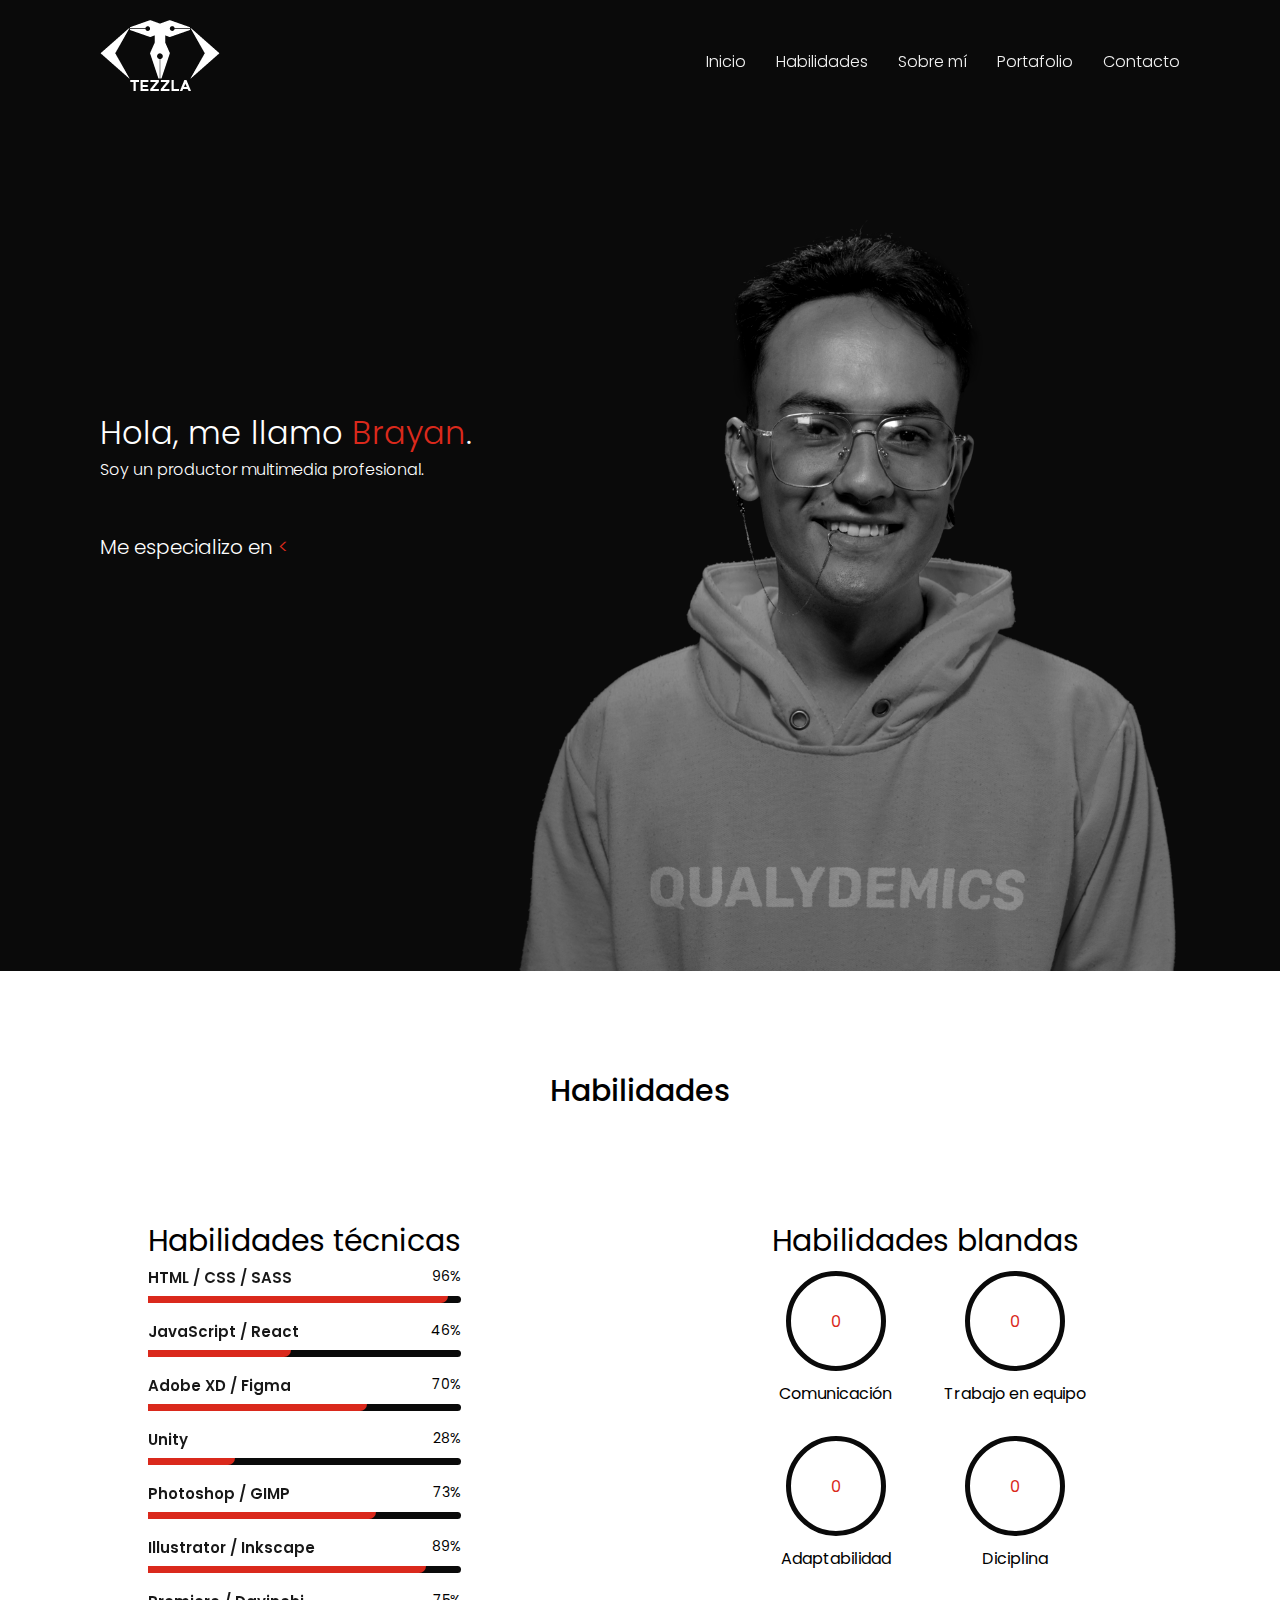
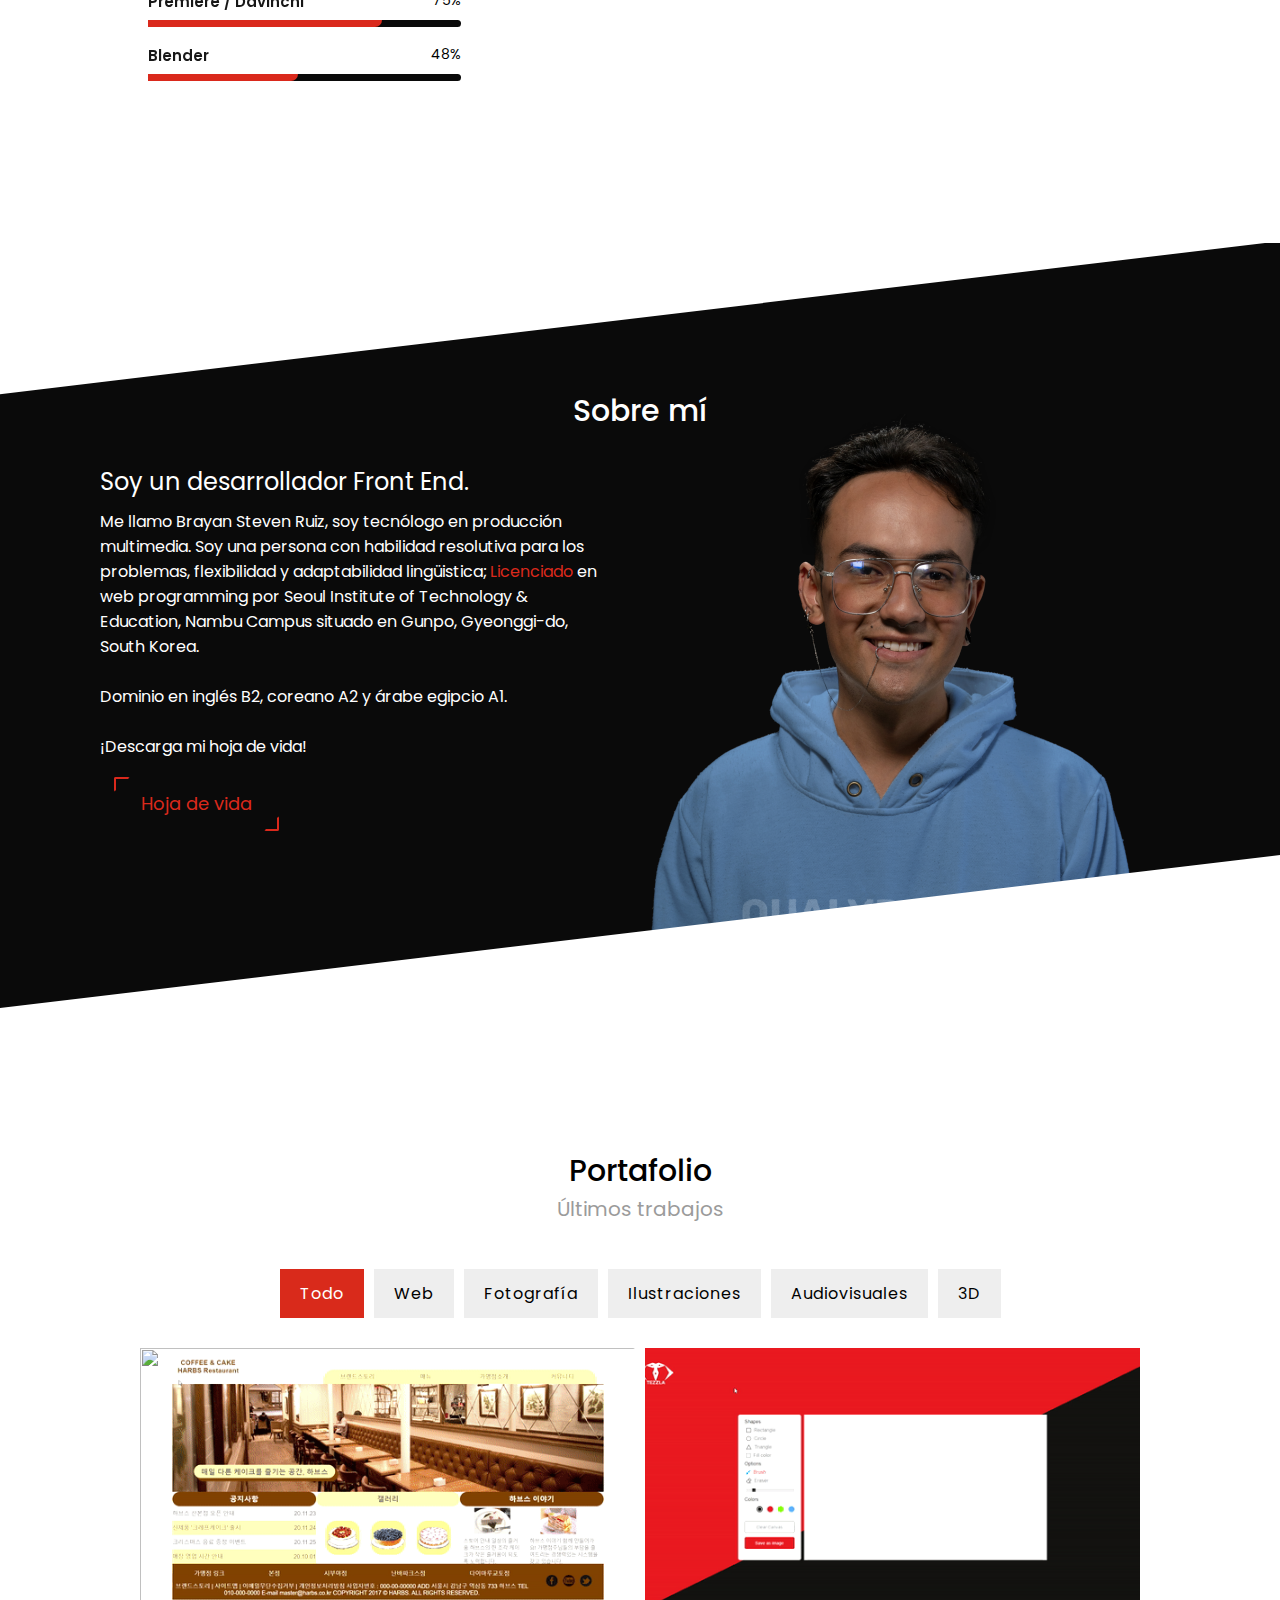
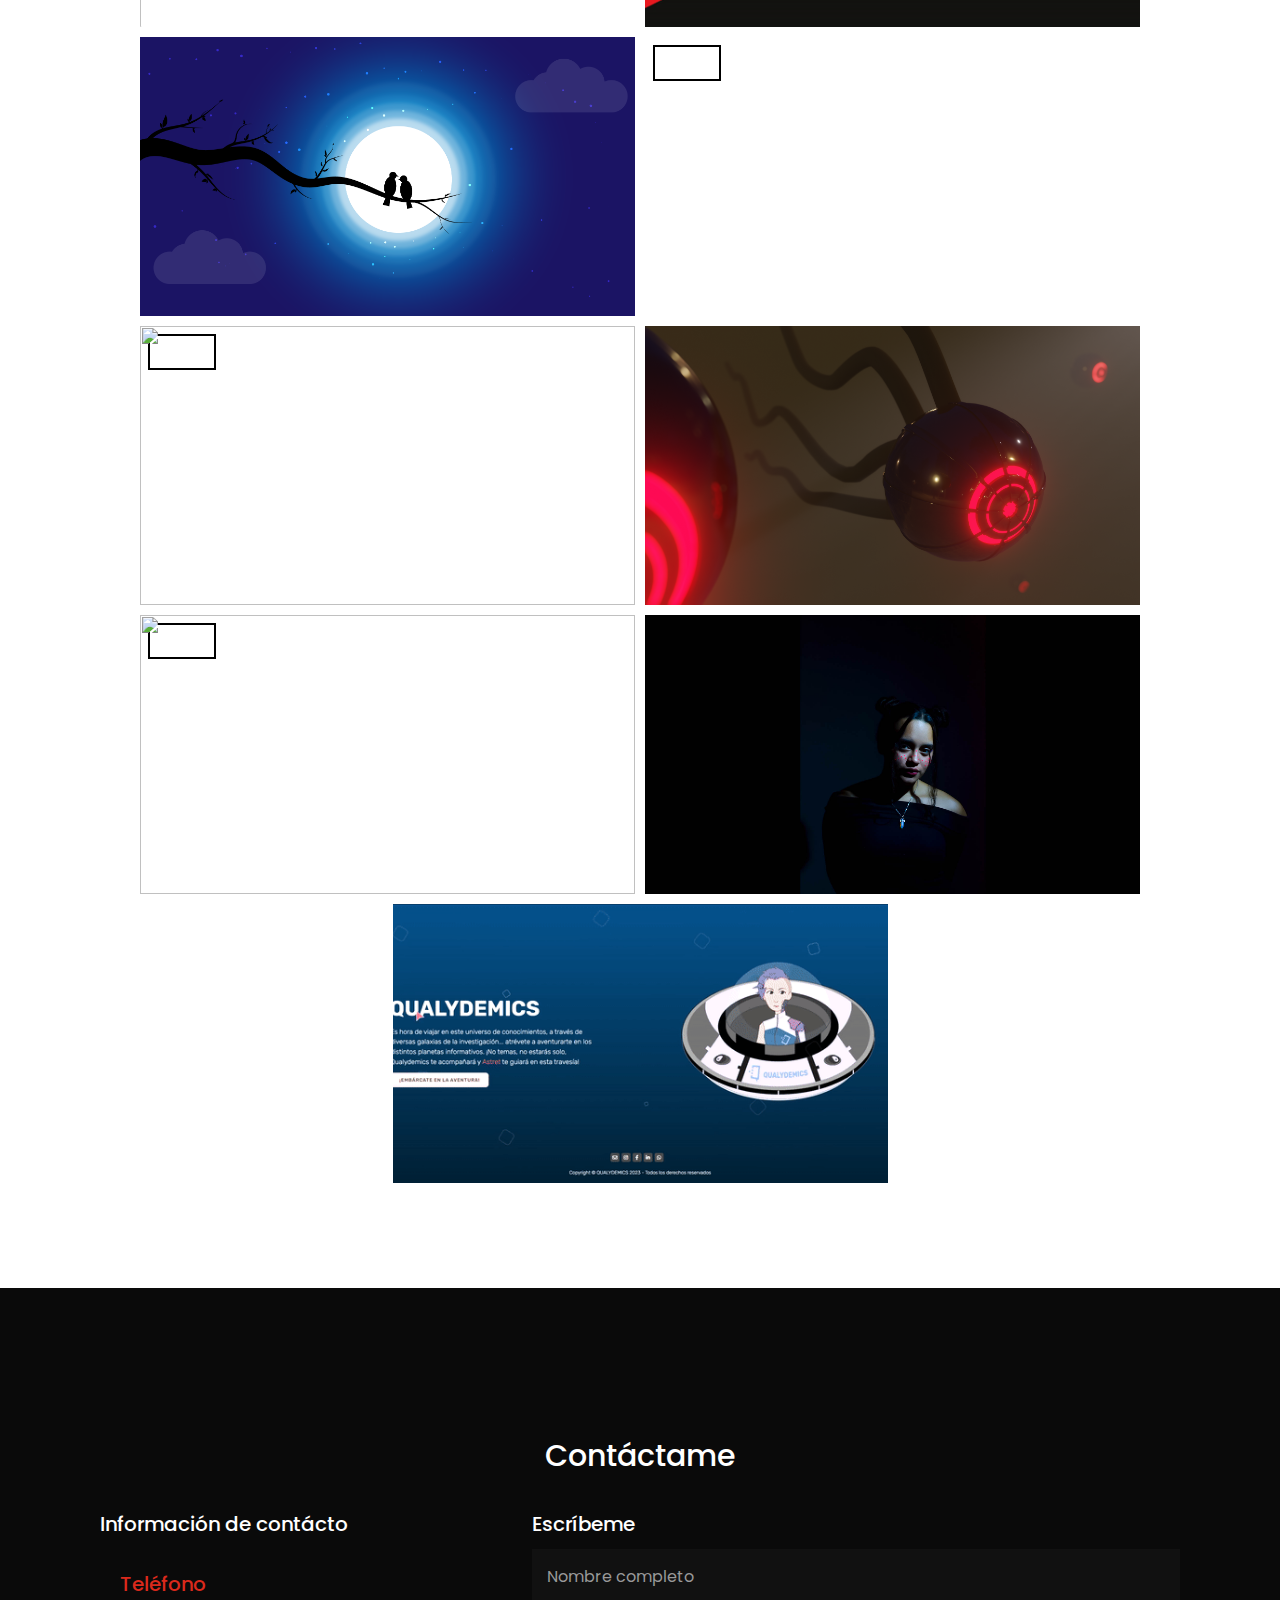
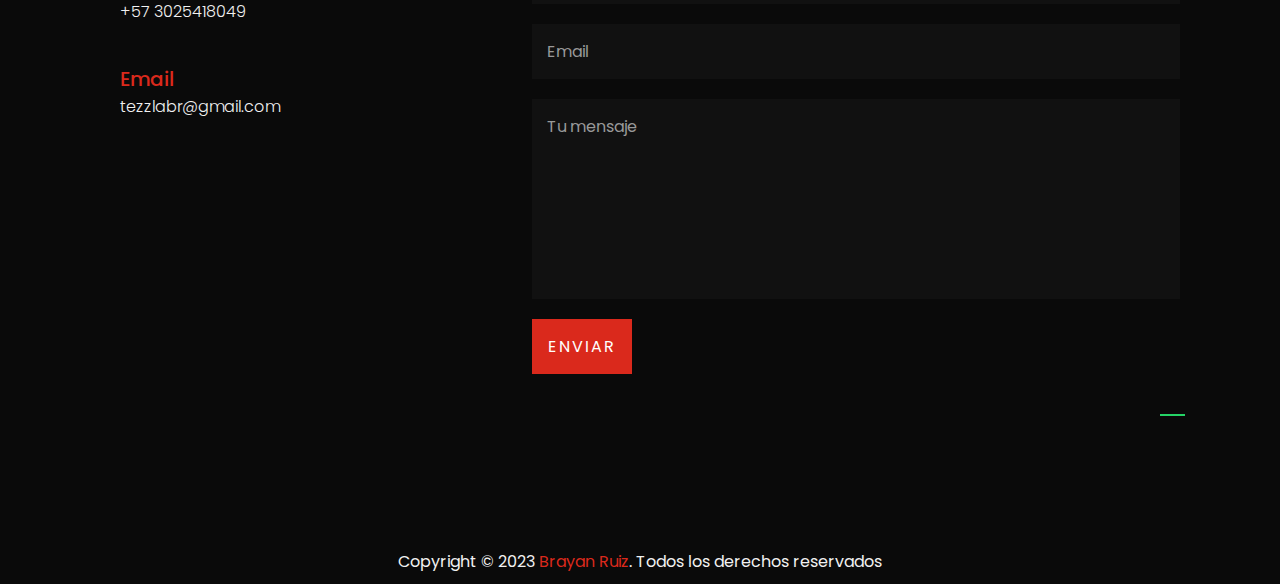
==== Tezzla/index.html @ 4cbf3f25 "Proyecto Reemplazo" ====
<!DOCTYPE html>
<html lang="es">

<head>
	<meta name="viewport" content="width=device-width,initial-scale=1,user-scalable=no,minium-scale=0,maxium-scale=1">
	<meta name="keywords" content="Ruiz, Brayan, portafolio, pagina, web, TEZZLA" />
	<meta name="description" content="Portafolio Brayan Ruiz" />
	<meta name="author" content="Brayan Steven Ruiz Salazar" />
	<meta name="copyright" content="Brayan Steven Ruiz Salazar" />
	<link rel="icon" type="image/x-icon" href="img/Favicon.svg">
	<meta charset="utf-8">
	<title>TEZZLA | productor multimedia</title>
	<link rel="stylesheet" type="text/css" href="css/cabecera.css">
</head>

<body>

	<!-- Cabecera -->

	<header class="cabecera">
		<a href="#" class="logo"><img src="img/logo-positivo3.png" class="logo-positivo"></a>
		<div class="menuToggle" onclick="menuToggle();"></div>

		<ul class="navigation">
			<li><a href="#banner" onclick="menuToggle();" class="rolling-text">Inicio</a></li>
			<li><a href="#mh-skills" onclick="menuToggle();" class="rolling-text">Habilidades</a></li>
			<li><a href="#about" onclick="menuToggle();" class="rolling-text">Sobre mí</a></li>
			<li><a href="#portfolio" onclick="menuToggle();" class="rolling-text">Portafolio</a></li>
			<!-- <li><a href="#proof" onclick="menuToggle(); class="rolling-text"">Prueba</a></li> -->
			<li><a href="#contact" onclick="menuToggle();" class="rolling-text">Contacto</a></li>

		</ul>
	</header>

	<!-- Principal -->


	<main>
		<section class="banner" id="banner">
			<div class="textBx">
				<h2>Hola, me llamo <span>Brayan</span>.</h2>
				<h3>Soy un productor multimedia profesional.</h3>
				<h4 class="titulo_especial">Me especializo en <span>
						<</span><span class="typed"></span></h4>
			</div>

			<div>
				<img class="brayan" src="img/FrenteB.png" width="666" height="764">
			</div>
		</section>
	</main>

	<!-- Skills -->

	<!-- Progreso circular -->

	<section class="mh-skills" id="mh-skills">
		<h2 class="titulo">Habilidades</h2>
		<div class="container">
			<div class="mh-skills-inner">
				<div class="mh-professional-skill">
					<h3>Habilidades técnicas</h3>
					<div class="each-skills">
						<div class="candidatos">
							<div class="parcial">
								<div class="info">
									<div class="name">HTML / CSS / SASS</div>
									<div class="percentage-num">96%</div>
								</div>
								<div class="progressBar">
									<div class="percentagem" style="width: 96%;"></div>
								</div>
							</div>
						</div>

						<div class="candidatos">
							<div class="parcial">
								<div class="info">
									<div class="name">JavaScript / React</div>
									<div class="percentage-num">46%</div>
								</div>
								<div class="progressBar">
									<div class="percentagem" style="width: 46%;"></div>
								</div>
							</div>
						</div>

						<div class="candidatos">
							<div class="parcial">
								<div class="info">
									<div class="name">Adobe XD / Figma</div>
									<div class="percentage-num">70%</div>
								</div>
								<div class="progressBar">
									<div class="percentagem" style="width: 70%;"></div>
								</div>
							</div>
						</div>

						<div class="candidatos">
							<div class="parcial">
								<div class="info">
									<div class="name">Unity</div>
									<div class="percentage-num">28%</div>
								</div>
								<div class="progressBar">
									<div class="percentagem" style="width: 28%;"></div>
								</div>

							</div>
						</div>

						<div class="candidatos">
							<div class="parcial">
								<div class="info">
									<div class="name">Photoshop / GIMP</div>
									<div class="percentage-num">73%</div>
								</div>
								<div class="progressBar">
									<div class="percentagem" style="width: 73%;"></div>
								</div>
							</div>
						</div>

						<div class="candidatos">
							<div class="parcial">
								<div class="info">
									<div class="name">Illustrator / Inkscape</div>
									<div class="percentage-num">89%</div>
								</div>
								<div class="progressBar">
									<div class="percentagem" style="width: 89%;"></div>
								</div>

							</div>
						</div>

						<div class="candidatos">
							<div class="parcial">
								<div class="info">
									<div class="name">Premiere / Davinchi</div>
									<div class="percentage-num">75%</div>
								</div>
								<div class="progressBar">
									<div class="percentagem" style="width: 75%;"></div>
								</div>

							</div>
						</div>

						<div class="candidatos">
							<div class="parcial">
								<div class="info">
									<div class="name">Blender</div>
									<div class="percentage-num">48%</div>
								</div>
								<div class="progressBar">
									<div class="percentagem" style="width: 48%;"></div>
								</div>

							</div>
						</div>




					</div>
				</div>
			</div>

			<!-- Progreso lineal -->

			<div class="row">
				<div class="mh-professional-skills">
					<h3>Habilidades blandas</h3>
					<ul class="mh-professional-progress">
						<li>
							<div class="mh-progress mh-progress-circle" data-progress="75"></div>
							<div class="pr-skill-name">Comunicación</div>
						</li>

						<li>
							<div class="mh-progress mh-progress-circle" data-progress="85"></div>
							<div class="pr-skill-name">Trabajo en equipo</div>
						</li>

						<li>
							<div class="mh-progress mh-progress-circle" data-progress="95"></div>
							<div class="pr-skill-name">Adaptabilidad</div>
						</li>

						<li>
							<div class="mh-progress mh-progress-circle" data-progress="90"></div>
							<div class="pr-skill-name">Diciplina</div>
						</li>


					</ul>
				</div>
			</div>

	</section>


	<!-- About -->

	<section class="about" id="about">
		<div class="heading">
			<h2 class="titulo">Sobre mí</h2>
		</div>
		<div class="content">
			<div class="contentBx">
				<h3>Soy un desarrollador Front End.</h3>
				<p>Me llamo Brayan Steven Ruiz, soy tecnólogo en producción multimedia. Soy
					una persona con habilidad resolutiva para los problemas, flexibilidad y adaptabilidad lingüistica;
					<span Target="_blank" onclick="location.href='img/certificado.jpg'">Licenciado</span> en web
					programming por Seoul
					Institute of Technology & Education, Nambu
					Campus situado en Gunpo, Gyeonggi-do, South Korea.
					<br> <br> Dominio en inglés B2, coreano A2 y árabe egipcio A1.<br><br>¡Descarga mi hoja de vida!
				</p>

				<a target="_blank" href="#"><button class="button type1" Target="_blank" onclick="location.href='img/Hoja de vida tezzla.pdf'">Hoja de
						vida</button></a>
			</div>
			<div class="w50">
				<img src="img/FrenteB.png" class="img">
				<!-- <div class="vapour">
					<span style="--i:2;"></span>
					<span style="--i:5;"></span>
					<span style="--i:7;"></span>
					<span style="--i:1;"></span>
					<span style="--i:4;"></span>
					<span style="--i:10;"></span>
					<span style="--i:9;"></span>
					<span style="--i:11;"></span>
					<span style="--i:8;"></span>
					<span style="--i:6;"></span>
				</div> -->
			</div>
		</div>
	</section>

	<!-- Portafolio -->

	<section class="portfolio" id="portfolio">
		<div class="contenedor-portafolio">
			<header class="header-portafolio">
				<div class="logo titulo">
					<h2>Portafolio</h2>
					<P>Últimos trabajos</P>
				</div>
		</div>
		</header>

		<ul>
			<li class="list active" data-filter="all">Todo</li>
			<li class="list" data-filter="web">Web</li>
			<li class="list" data-filter="fotografia">Fotografía</li>
			<li class="list" data-filter="ilustracion">Ilustraciones</li>
			<li class="list" data-filter="audiovisuales">Audiovisuales</li>
			<li class="list" data-filter="3d">3D</li>
		</ul>

		<div class="trabajos">
			<div class="itemBox" data-item="web"><button onclick="description_1()"><img
						src="img/korean_web-page-1-0.gif"><img src="img/korean_web-page-2-0.gif" alt=""></button></div>
			<div class="itemBox" data-item="web"><button onclick="description_2()"><img
						src="img/Drawing-app.gif"></button>
			</div>
			<div class="itemBox" data-item="ilustracion"><button onclick="description_3()"><img
						src="img/Night.png"></button></div>
			<div class="itemBox" data-item="audiovisuales"><button onclick="description_4()"><iframe class="iframe" width="495" height="279" src="https://www.youtube.com/embed/hGTExaRInUQ" title="YouTube video player" frameborder="0" allow="accelerometer; autoplay; clipboard-write; encrypted-media; gyroscope; picture-in-picture; web-share" allowfullscreen></iframe></button></div>
			<div class="itemBox" data-item="web"><button onclick="description_5()"><img
						src="img/Scrolling-web-page.gif"></button></div>
			<div class="itemBox" data-item="3d"><button onclick="description_6()"><img
						src="img/Ojo_de_Cthulhu_Mecánico.png"></button></div>
			<div class="itemBox" data-item="web"><button onclick="description_7()"><img
						src="img/Egipt_web-page.gif"></button></div>
			<div class="itemBox" data-item="fotografia"><button onclick="description_8()"><img
						src="img/fotografía-revelada.jpg"></button></div>
			<div class="itemBox" data-item="web"><button onclick="description_9()"><img src="img/qualydemics-site.gif"></button>
			</div>
		</div>

		<div class="popup__img">
			<span>&times;</span>
			<div class="back-black"></div>
			<img src="img/alert_1.jpg" alt="">
			<div class="description_1">Página realizada empleando estándares coreanos.</div>
			<div class="description_2">Aplicación de dibujo hecha con JavaScript vanilla.</div>
			<div class="description_3">Ilustración hecha a base de vectores.</div>
			<div class="description_4">Teaser promocional para el proyecto Qualydemics.</div>
			<div class="description_5">Animaciones con JavaScript vanilla.</div>
			<div class="description_6">Elaboración de escena 3D en Blender.</div>
			<div class="description_7">Página web sobre Egipto.</div>
			<div class="description_8">Composición fotográfica y revelado.</div>
			<div class="description_9">Sitio web creado para el proyecto qualydemics.</div>
		</div>

	</section>
	<!-- Contacto -->

	<section class="contacto" id="contact">
		<div class="heading white">
			<h2 class="titulo">Contáctame</h2>
			<p></p>
		</div>
		<div class="content">
			<div class="contactoInfo">
				<h3>Información de contácto</h3>
				<div class="contactoInfoBx">
					<!-- <div class="box">
						<div class="icon"><i class="fas fa-map-marker-alt"></i></div>
						<div class="text">
							<h3>Dirección</h3>
							<p>Calle 138 # 113-24,<br>Suba, Villamaría,<br>111141</p>
						</div>
					</div> -->
					<div class="box">
						<div class="icon"><i class="fas fa-phone-alt"></i></div>
						<div class="text">
							<h3>Teléfono</h3>
							<p>+57 3025418049</p>
						</div>
					</div>
					<div class="box">
						<div class="icon"><i class="far fa-envelope"></i></div>
						<div class="text">
							<h3>Email</h3>
							<p>tezzlabr@gmail.com</p>
						</div>
					</div>
				</div>
			</div>
			<div class="formBx">
				<form action="enviar.php" method="post">
					<h3>Escríbeme</h3>
					<input type="text" name="nombre" placeholder="Nombre completo" required>
					<input type="email" name="email" placeholder="Email" required>
					<textarea name="mensaje" placeholder="Tu mensaje" required></textarea>
					<input type="submit" value="Enviar">
				</form>
			</div>
		</div>

		<!-- Redes -->

		<div class="redes">
			<ul>
				<!-- <li><a href="https://twitter.com/elonmusk/with_replies?lang=es"><i class="fab fa-twitter"></i></a></li> -->

				<li><a href="https://api.whatsapp.com/send?phone=573025418049&text=%C2%A1Hola!%20me%20gustar%C3%ADa%20contratar%20tus%20servicios."><i
							class="fab fa-whatsapp" target="_blank"></i></a></li>

				<!-- <li><a href="https://www.youtube.com/watch?v=Phk0gNdWU_0&ab_channel=Emikukis" target="_blank"><i
							class="fab fa-youtube"></i></a></li> -->
			</ul>
		</div>

	</section>






	<!-- Footer -->

	<div class="copyright">
		<p>Copyright © 2023 <span>Brayan Ruiz</span>. Todos los derechos reservados</p>
	</div>

	<!-- Scripts -->


	<script src="https://cdn.jsdelivr.net/npm/typed.js@2.0.11"></script> <!-- Jquery máquina de escribir -->
	<script type="text/javascript" src="js/jquery-3.5.1.min.js"></script> <!-- Jquery principal -->
	<script type="text/javascript" src="js/circle-progress.js"></script> <!-- Jquery circulo de progreso -->
	<script type="text/javascript" src="js/jquery.tiltedpage-scroll.min.js"></script>
	<script src="https://kit.fontawesome.com/bcf9ffe08a.js" crossorigin="anonymous"></script>
	<script src="https://cdn.jsdelivr.net/npm/web-animations-js@2.3.2/web-animations.min.js"></script>
	<!-- Animacion JS -->
	<script src="https://cdn.jsdelivr.net/npm/muuri@0.9.3/dist/muuri.min.js"></script> <!-- Portafolio -->
	<script type="text/javascript" src="js/main.js"></script>

	<script src="https://unpkg.com/scrollreveal"></script>

	<script>
		window.sr = ScrollReveal();
		// sr.reveal('.logo img', {
		// 	duration: 1000,
		// 	origin: 'top',
		// 	distance: '100px'

		// });

		// sr.reveal('.navigation', {
		// 	duration: 1000,
		// 	origin: 'right',
		// 	distance: '100px',
		// 	delay: 1000

		// });

		sr.reveal('.brayan', {
			duration: 1000,
			origin: 'bottom',
			distance: '100px'

			});

		sr.reveal('.textBx', {
			duration: 1000,
			origin: 'left',
			distance: '300px',
			rotate: { x: 0, y: 0, z: 0 },
			opacity: 0,
			scale: 0.1,
			easing: 'cubic-bezier(0.6, 0.2, 0.1, 1)',
			mobile: true,
			useDelay: 'onload',
			delay: 1000
		});

		sr.reveal('.titulo', {
			duration: 1000,
			origin: 'top',
			distance: '300px',

		});

		sr.reveal('.mh-professional-skill', {
			duration: 1000,
			origin: 'left',
			distance: '100px',
			delay: 1000
		});

		sr.reveal('.mh-professional-skills', {
			duration: 1000,
			origin: 'right',
			distance: '100px'
		});

		sr.reveal('.about .w50', {
			duration: 1000,
			origin: 'right',
			distance: '100px',
			delay: 1000
		});

		sr.reveal('.barraDeBusqueda', {
			duration: 1000,
			origin: 'bottom',
			distance: '100px'
		});

		sr.reveal('.contentBx', {
			duration: 1000,
			origin: 'left',
			distance: '100px',
			delay: 1000
		});

		sr.reveal('.grid', {
			duration: 1000,
			origin: 'bottom',
			distance: '800px',
			opacity: 0,
			delay: 1000
		});

		sr.reveal('.gallery-container', {
			duration: 1000,
			origin: 'bottom',
			distance: '100px',
			delay: 1000
		});

		sr.reveal('.contactoInfo', {
			duration: 1000,
			origin: 'left',
			distance: '100px',
			delay: 1000
		});

		sr.reveal('.formBx', {
			duration: 1000,
			origin: 'right',
			distance: '100px',
			delay: 1000
		});

		sr.reveal('.redes', {
			duration: 1000,
			origin: 'bottom',
			distance: '100px',
			delay: 1000
		});

		sr.reveal('.copyright p', {
			duration: 1000,
			origin: 'top',
			distance: '100px',
			delay: 2000
		});

	</script>

</body>

</html>
---- Tezzla/css/cabecera.css ----
@import url('https://fonts.googleapis.com/css2?family=Poppins:wght@100;200;300;400;500;600;700;800;900&display=swap');
@import url(principal.css);
@import url(skills.css);
@import url(about.css);
@import url(portfolio.css);

/*@import url(proof.css);*/
@import url(contacto.css);
@import url(agradecimiento.css);
@import url(redes.css);
@import url(footer.css);


:root {
	--color-principal: #DA291C;
	--color-secundario: ;
	--color-claro: #f1f1f1;
	--color-oscuro: #0a0a0a;
}

* {
	margin: 0;
	padding: 0;
	box-sizing: border-box;
	font-family: 'Poppins', sans-serif;
	scroll-behavior: smooth;
}

*::selection{
	color: #fff;
	background: var(--color-principal);
}

::-webkit-scrollbar {
	width: 7px;
}

::-webkit-scrollbar-track {
	background: #f1f1f1;
}

::-webkit-scrollbar-thumb {
	background: var(--color-principal);
}

::-webkit-scrollbar-thumb:hover {
	background: rgba(255, 17, 0, 0.918);
}

section {
	padding: 100px;
	overflow: hidden;
}

button {
	background: 0 0;
	border: 2px solid;
	font: inherit;
	line-height: 1;
	margin: .5em;
	padding: 1em 2em;
	transition: .25s;
}

button:focus,
button:hover {
	border-color: var(--color-principal);
	color: #fff
}

/*Cabecera*/

.cabecera {
	position: fixed;
	top: 0;
	left: 0;
	width: 100%;
	padding: 20px 100px;
	display: flex;
	justify-content: space-between;
	align-items: center;
	transition: 0.5s;
	z-index: 10000;
}

.cabecera.sticky {
	background: var(--color-claro);
	padding: 10px 100px 0 100px;
	box-shadow: 0 5px 20px rgba(0, 0, 0, 0.05);
}

.cabecera .logo {
	transition: .2s;
}

.cabecera .logo:hover {
	opacity: .7;
}

.cabecera.sticky img {
	filter: invert(1);
}

.cabecera .navigation {
	position: relative;
	display: flex;
}

.cabecera .navigation li {
	list-style: none;
	margin-left: 30px;
}

.cabecera .navigation li a {
	color: var(--color-claro);
	text-decoration: none;
	font-weight: 300;
}

.cabecera.sticky .navigation li a {
	color: var(--color-oscuro);
}



/* Buttons animation */

.rolling-text {
	overflow: hidden;
	color: #fff;
	text-decoration: none;
	display: inline-block;
	line-height: 30px;
	height: 20px;
}

.rolling-text:hover .letter,
.rolling-text.play .letter {
	transform: translateY(-100%);
}

.rolling-text .block:last-child {
	color: #D9281B;
}

.rolling-text .letter {
	display: inline-block;
	transition: transform 0.6s cubic-bezier(0.76, 0, 0.24, 1);
}

.letter:nth-child(1) {
	transition-delay: 0s;
}

.letter:nth-child(2) {
	transition-delay: 0.015s;
}

.letter:nth-child(3) {
	transition-delay: 0.03s;
}

.letter:nth-child(4) {
	transition-delay: 0.045s;
}

.letter:nth-child(5) {
	transition-delay: 0.06s;
}

.letter:nth-child(6) {
	transition-delay: 0.075s;
}

.letter:nth-child(7) {
	transition-delay: 0.09s;
}

.letter:nth-child(8) {
	transition-delay: 0.105s;
}

.letter:nth-child(9) {
	transition-delay: 0.12s;
}

.letter:nth-child(10) {
	transition-delay: 0.135s;
}

.letter:nth-child(11) {
	transition-delay: 0.15s;
}


/*Responsive*/

@media (max-width: 991px) {

	section {
		padding: 100px 50px;
	}

	.cabecera,
	.cabecera.sticky {
		padding: 10px 20px;
	}

	.cabecera .navigation.active {
		width: 100%;
		height: calc(100% - 68px);
		position: fixed;
		top: 95px;
		left: 0;
		display: flex;
		justify-content: center;
		align-items: center;
		flex-direction: column;
		background: #fff;
	}

	.cabecera .navigation.active li {
		list-style: none;
		margin-left: 0;
	}

	.cabecera .navigation.active li a {
		color: #111;
		font-size: 1.6em;
	}

	.rolling-text {
		line-height: 50px;
		height: 50px;
	}

	.cabecera .navigation {
		display: none;
	}

	.menuToggle {
		position: relative;
		width: 40px;
		height: 40px;
		background: url(../img/menu.png);
		background-size: 30px;
		background-repeat: no-repeat;
		background-position: center;
		cursor: pointer;
	}

	.menuToggle.active {
		background: url(../img/close.png);
		background-size: 25px;
		background-repeat: no-repeat;
		background-position: center;
	}

	.cabecera.sticky .menuToggle {
		filter: invert(1);
	}

	.cabecera {
		padding: 20px;
	}
}
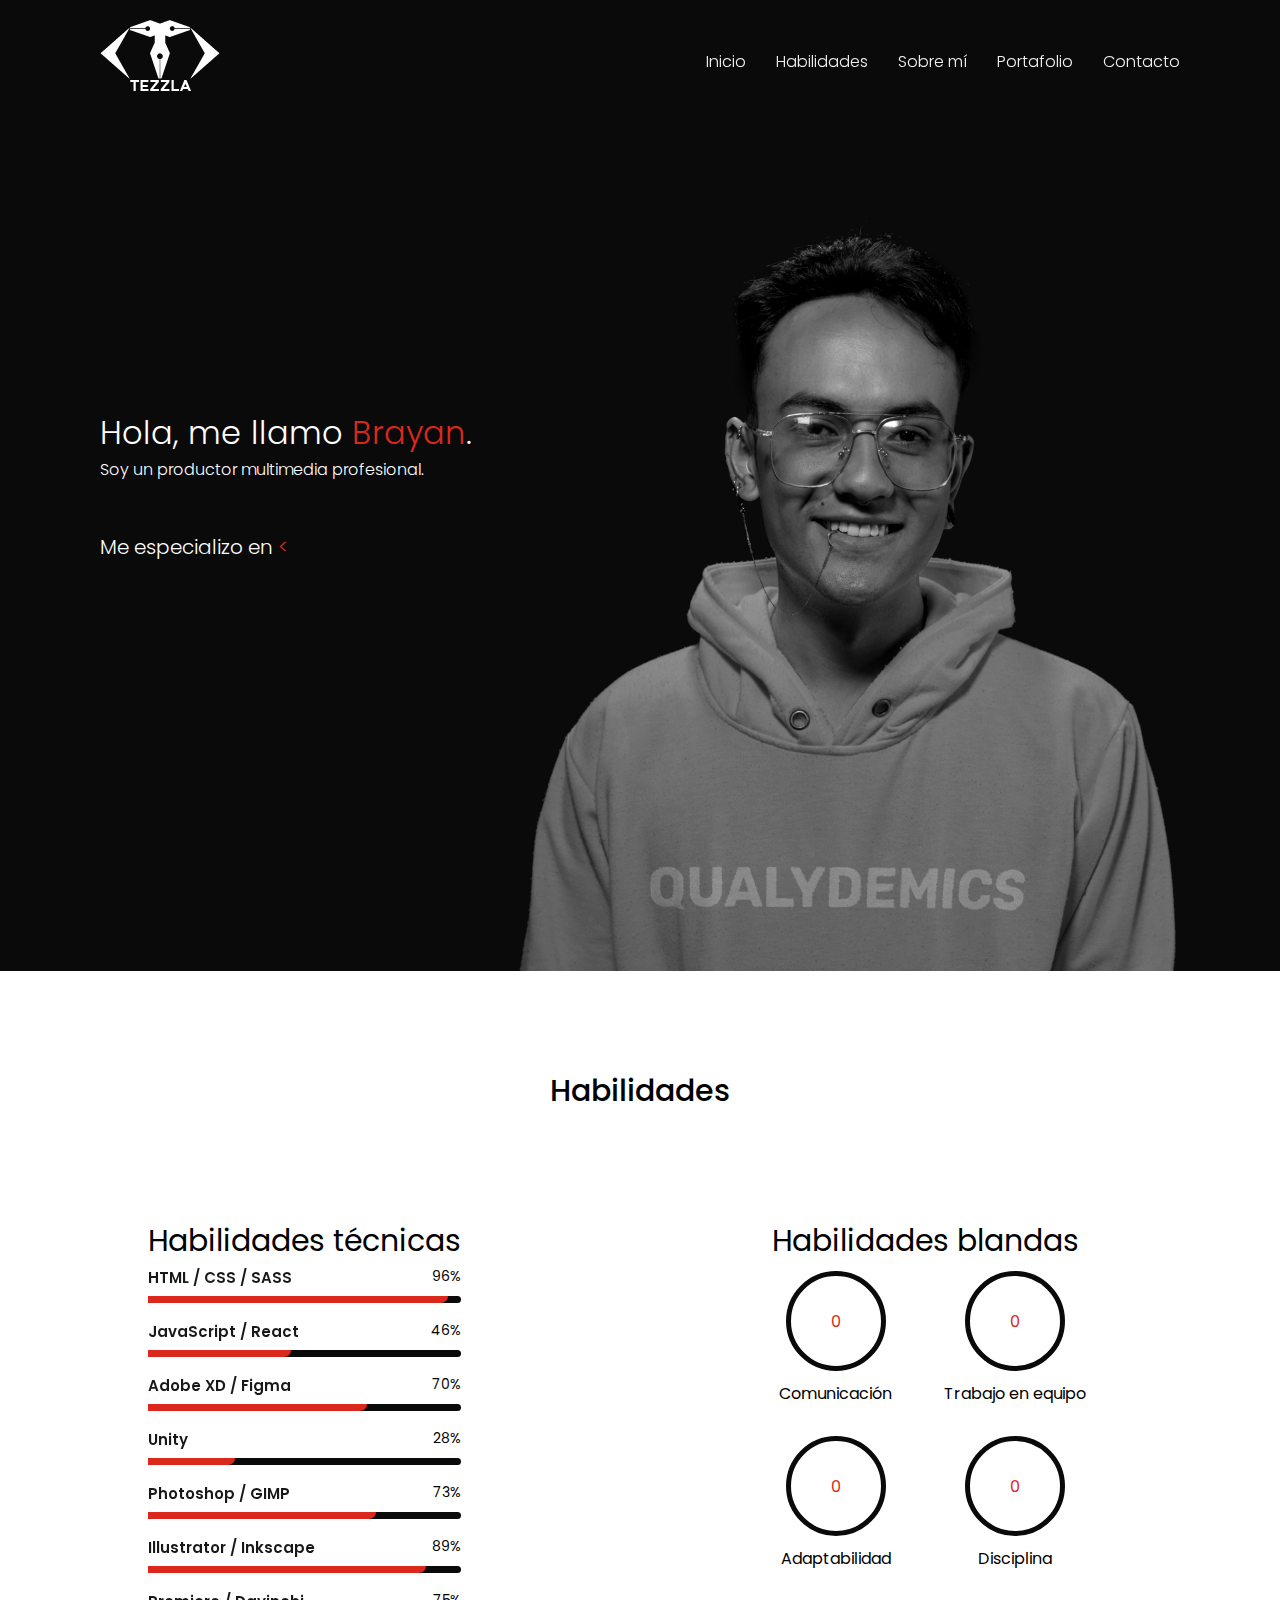
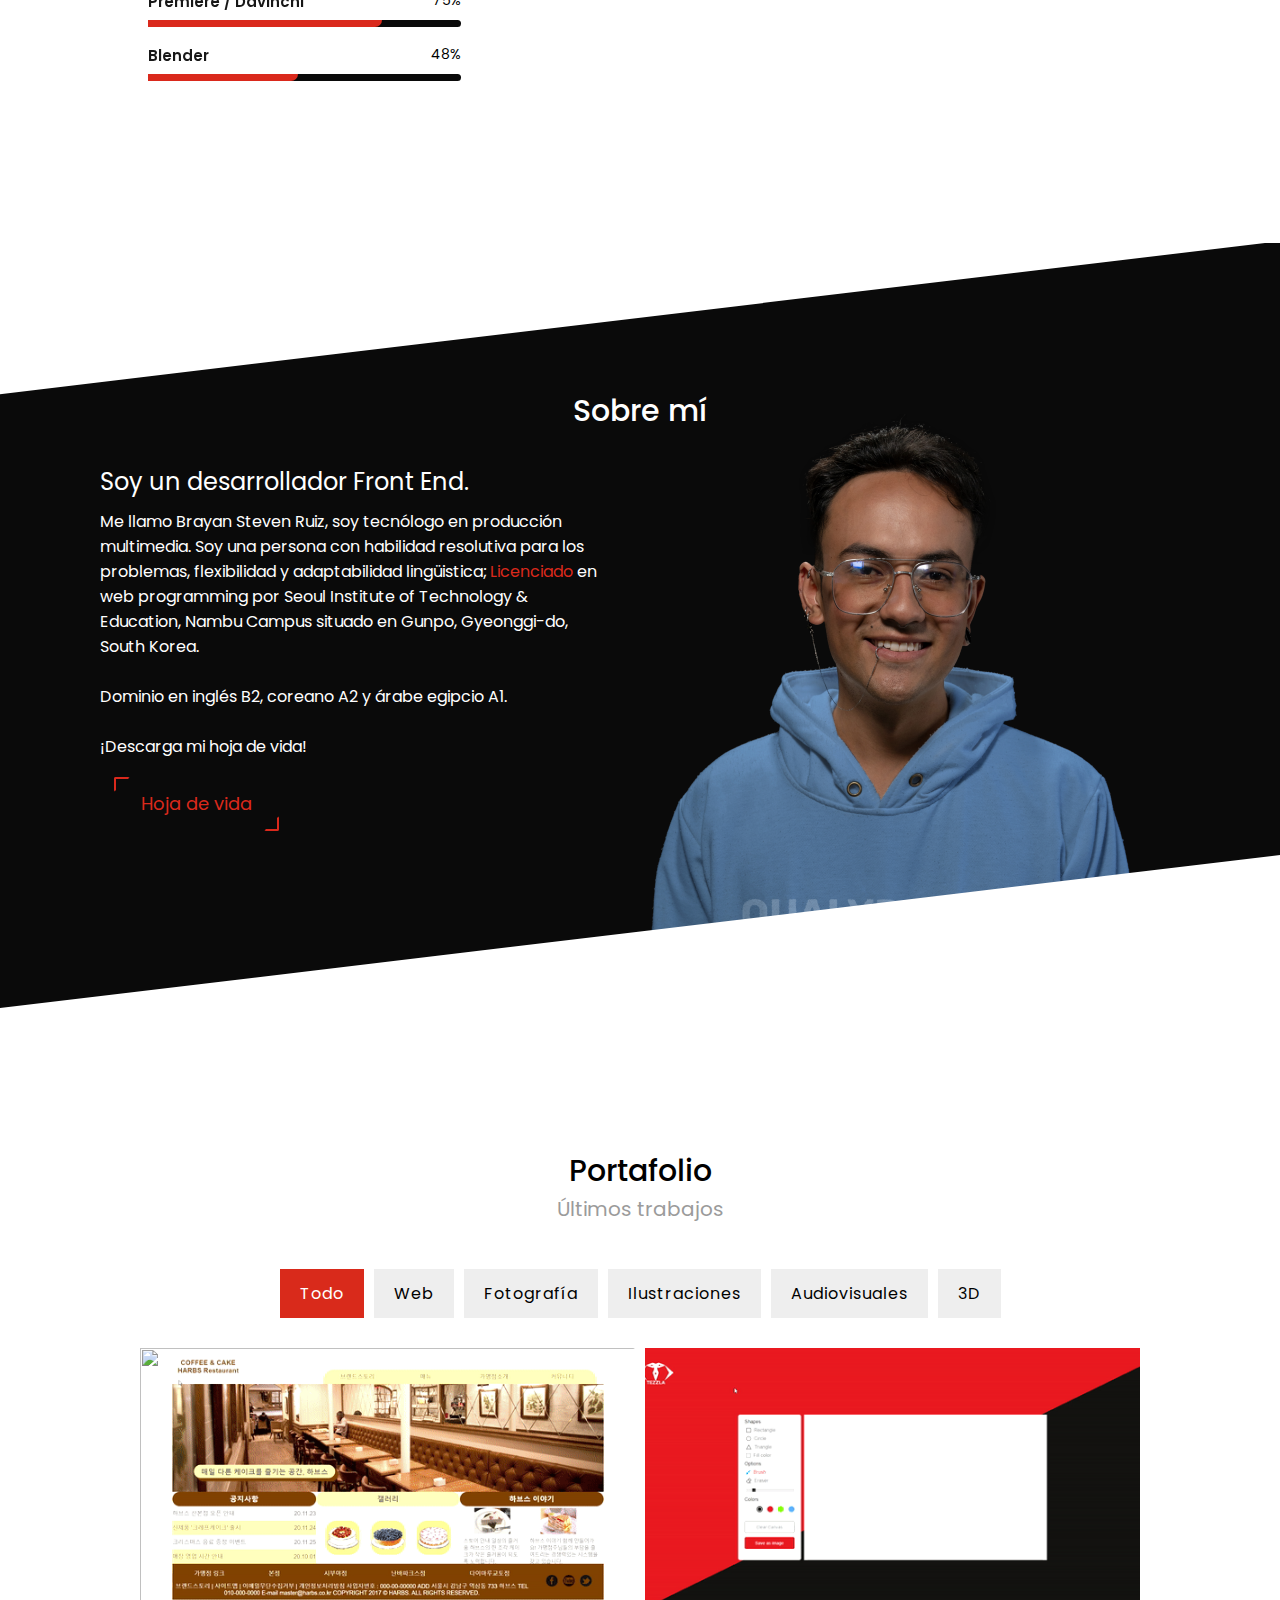
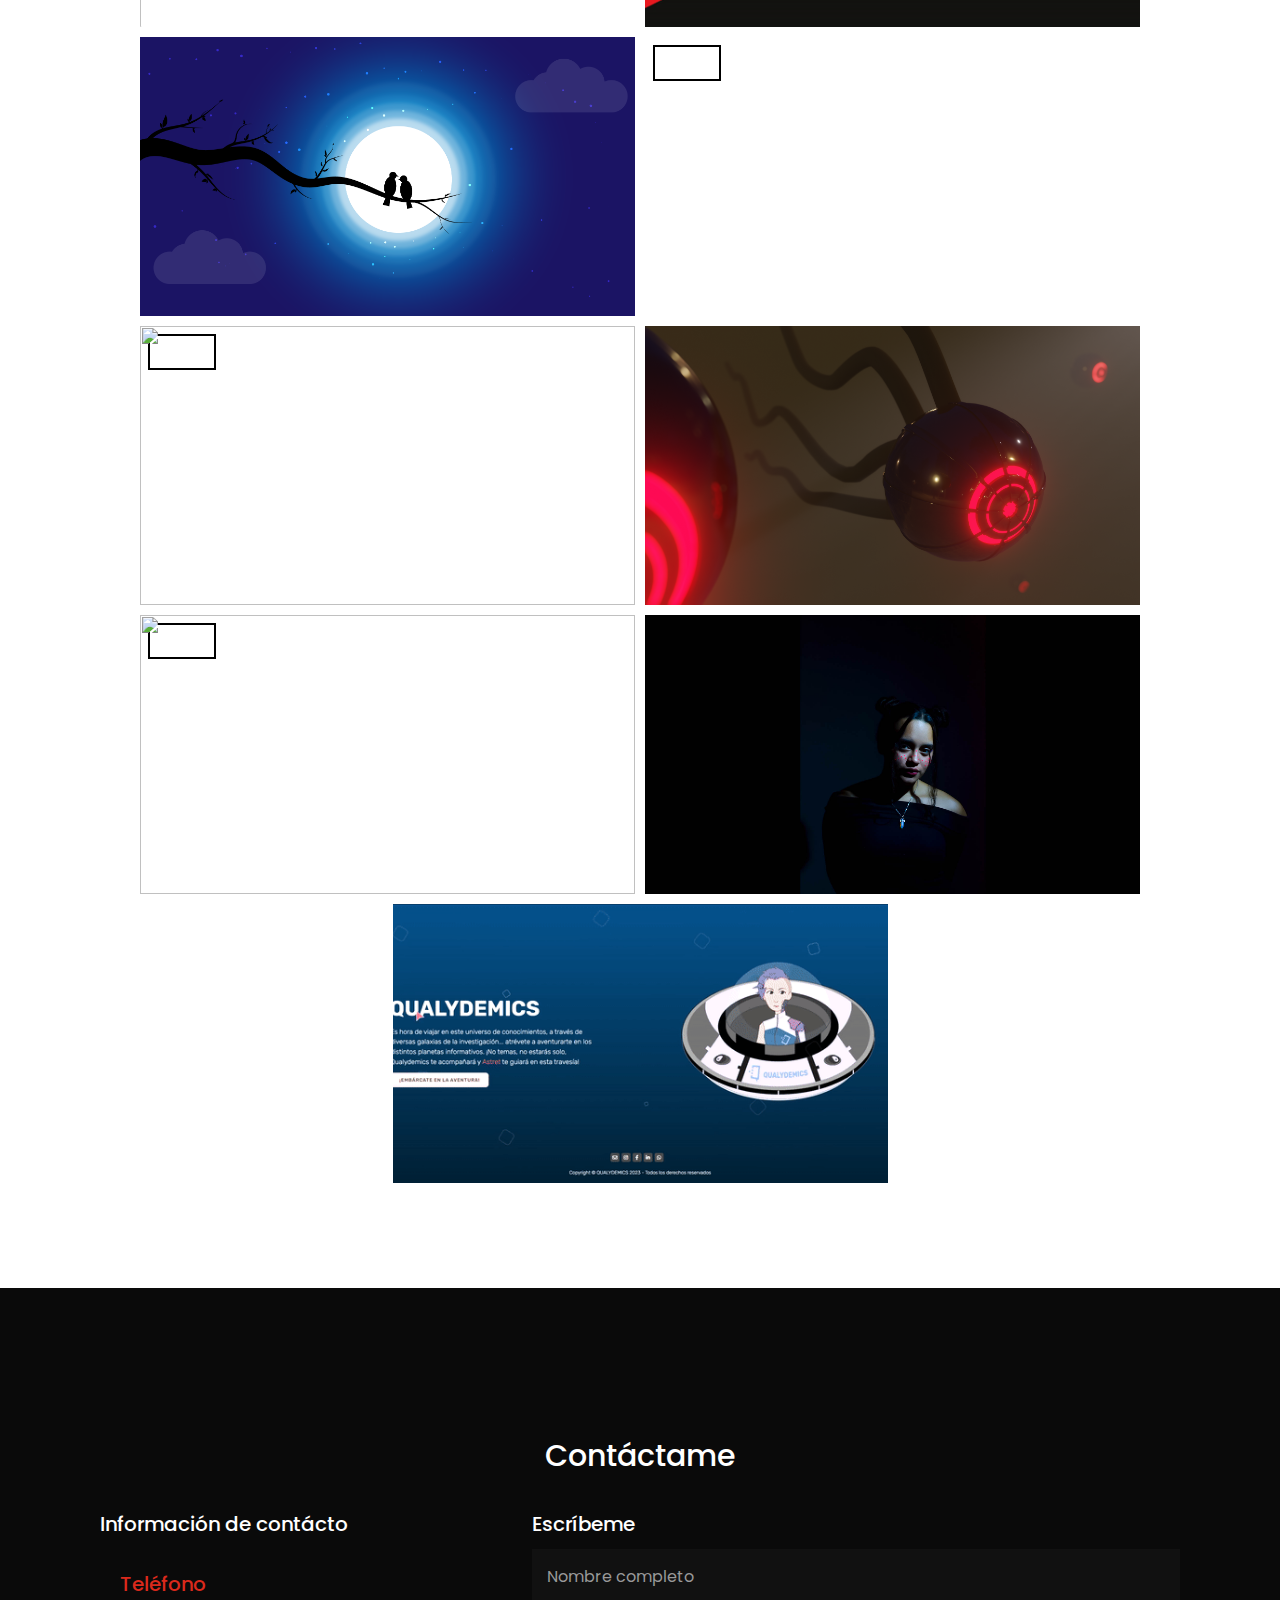
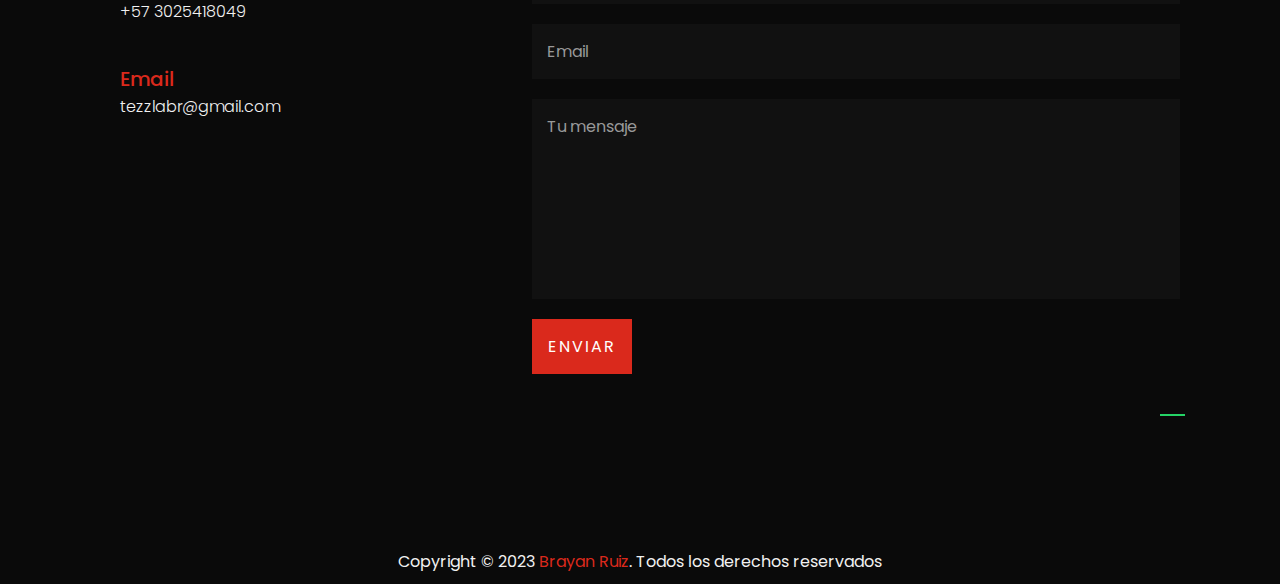
==== commit 05de2690: "Disciplina.html" ====
--- a/Tezzla/index.html
+++ b/Tezzla/index.html
@@ -191,7 +191,7 @@
 
 						<li>
 							<div class="mh-progress mh-progress-circle" data-progress="90"></div>
-							<div class="pr-skill-name">Diciplina</div>
+							<div class="pr-skill-name">Disciplina</div>
 						</li>
 
 
@@ -220,7 +220,7 @@
 					<br> <br> Dominio en inglés B2, coreano A2 y árabe egipcio A1.<br><br>¡Descarga mi hoja de vida!
 				</p>
 
-				<a target="_blank" href="#"><button class="button type1" Target="_blank" onclick="location.href='img/Hoja de vida tezzla.pdf'">Hoja de
+				<a target="_blank" href="#"><button class="button type1" Target="_blank" onclick="location.href='img/HojadevidaBrayanRuiz.jpg'">Hoja de
 						vida</button></a>
 			</div>
 			<div class="w50">
@@ -510,4 +510,4 @@
 
 </body>
 
-</html>+</html>
